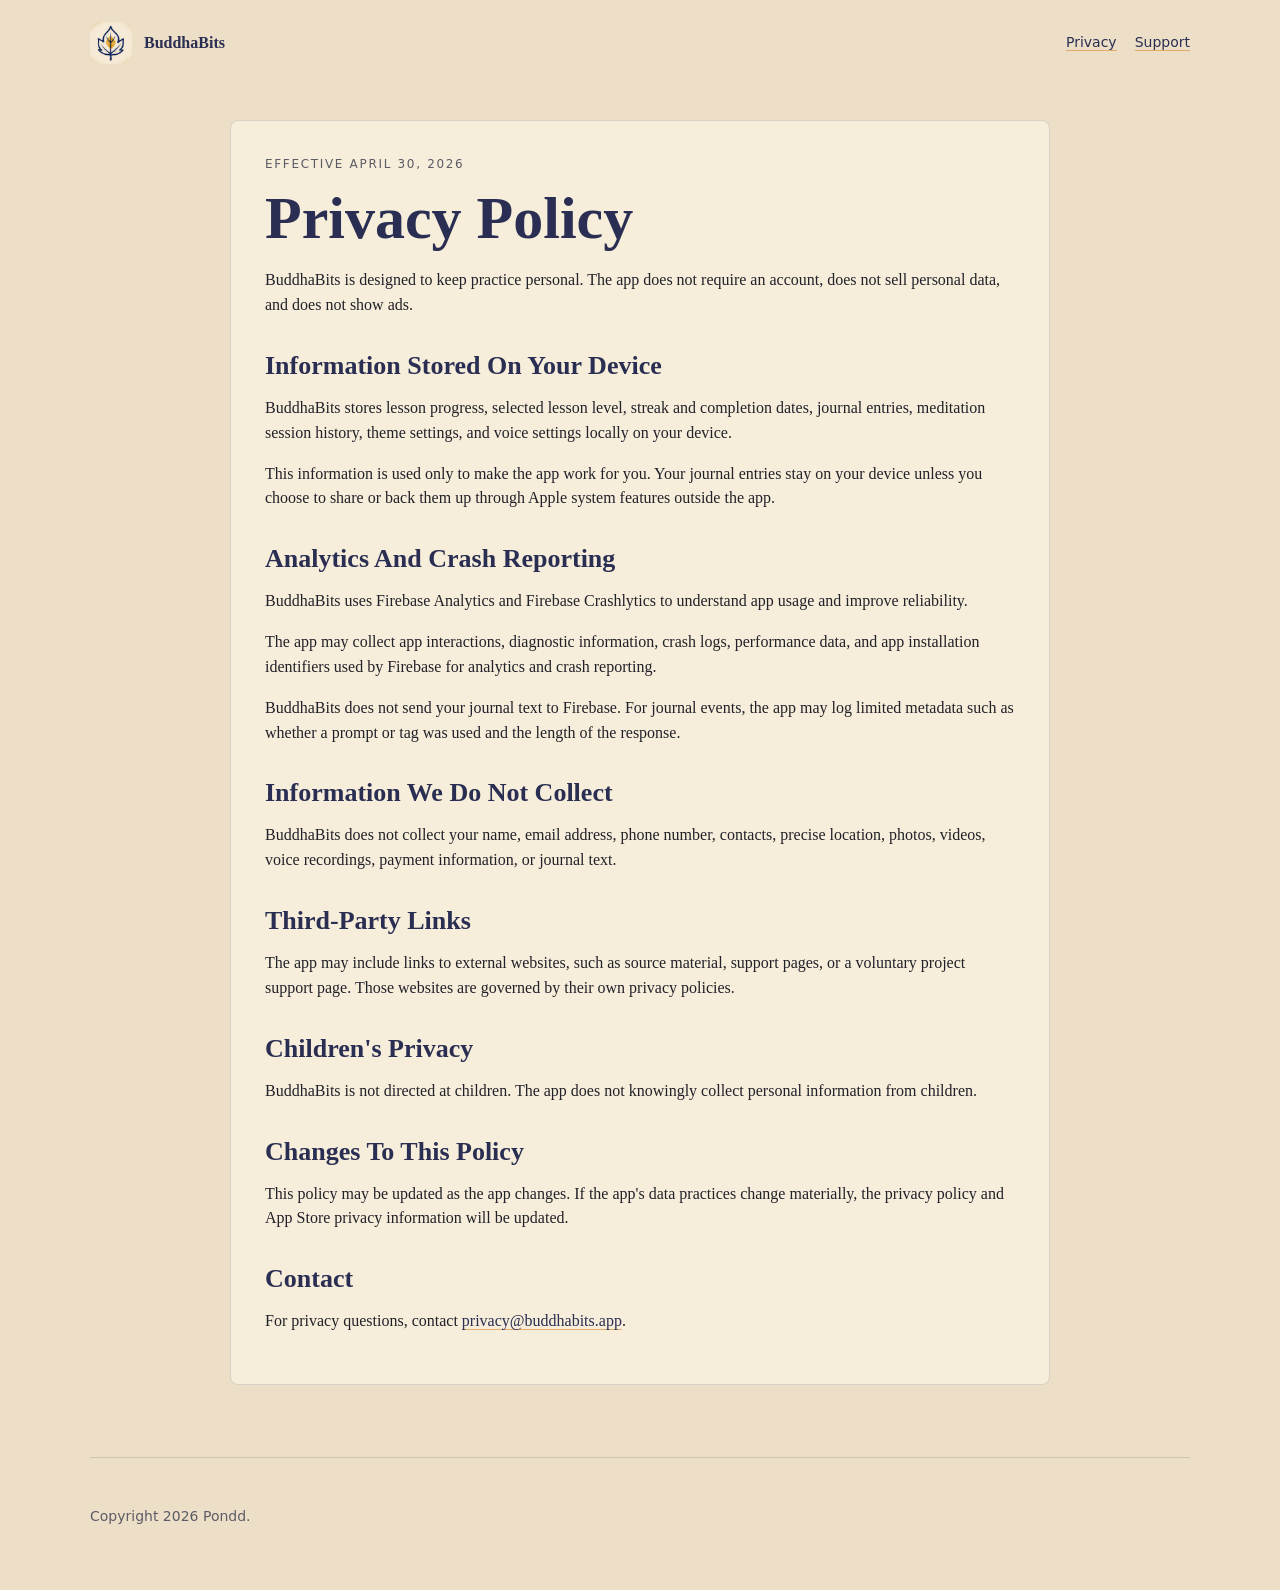
==== privacy.html @ 16206ea8 "init" ====
<!doctype html>
<html lang="en">
  <head>
    <meta charset="utf-8">
    <meta name="viewport" content="width=device-width, initial-scale=1">
    <title>Privacy Policy - BuddhaBits</title>
    <meta name="description" content="Privacy policy for BuddhaBits.">
    <link rel="stylesheet" href="styles.css">
  </head>
  <body>
    <header class="site-header">
      <a class="brand" href="index.html">
        <img src="assets/app-icon.png" alt="">
        <span>BuddhaBits</span>
      </a>
      <nav class="nav" aria-label="Main navigation">
        <a href="privacy.html">Privacy</a>
        <a href="support.html">Support</a>
      </nav>
    </header>

    <main class="legal-page">
      <p class="eyebrow">Effective April 30, 2026</p>
      <h1>Privacy Policy</h1>
      <p>BuddhaBits is designed to keep practice personal. The app does not require an account, does not sell personal data, and does not show ads.</p>

      <h2>Information Stored On Your Device</h2>
      <p>BuddhaBits stores lesson progress, selected lesson level, streak and completion dates, journal entries, meditation session history, theme settings, and voice settings locally on your device.</p>
      <p>This information is used only to make the app work for you. Your journal entries stay on your device unless you choose to share or back them up through Apple system features outside the app.</p>

      <h2>Analytics And Crash Reporting</h2>
      <p>BuddhaBits uses Firebase Analytics and Firebase Crashlytics to understand app usage and improve reliability.</p>
      <p>The app may collect app interactions, diagnostic information, crash logs, performance data, and app installation identifiers used by Firebase for analytics and crash reporting.</p>
      <p>BuddhaBits does not send your journal text to Firebase. For journal events, the app may log limited metadata such as whether a prompt or tag was used and the length of the response.</p>

      <h2>Information We Do Not Collect</h2>
      <p>BuddhaBits does not collect your name, email address, phone number, contacts, precise location, photos, videos, voice recordings, payment information, or journal text.</p>

      <h2>Third-Party Links</h2>
      <p>The app may include links to external websites, such as source material, support pages, or a voluntary project support page. Those websites are governed by their own privacy policies.</p>

      <h2>Children's Privacy</h2>
      <p>BuddhaBits is not directed at children. The app does not knowingly collect personal information from children.</p>

      <h2>Changes To This Policy</h2>
      <p>This policy may be updated as the app changes. If the app's data practices change materially, the privacy policy and App Store privacy information will be updated.</p>

      <h2>Contact</h2>
      <p>For privacy questions, contact <a href="mailto:privacy@buddhabits.app">privacy@buddhabits.app</a>.</p>
    </main>

    <footer class="footer">
      <p>Copyright 2026 Pondd.</p>
    </footer>
  </body>
</html>
---- styles.css ----
:root {
  color-scheme: light;
  --sand: #eddfc7;
  --cream: #faf2e3;
  --ink: #212129;
  --ink-soft: #5c5c66;
  --indigo: #292e52;
  --saffron: #dc8c33;
  --line: rgba(41, 46, 82, 0.14);
}

* { box-sizing: border-box; }

html, body {
  margin: 0;
  background: var(--sand);
  color: var(--ink);
  font-family: ui-serif, Georgia, Cambria, "Times New Roman", serif;
  line-height: 1.55;
}

a {
  color: var(--indigo);
  text-decoration-color: rgba(220, 140, 51, 0.65);
  text-underline-offset: 0.18em;
}

.site-header, .hero, .section, .footer {
  width: min(1100px, calc(100% - 40px));
  margin: 0 auto;
}

.site-header {
  display: flex;
  align-items: center;
  justify-content: space-between;
  gap: 24px;
  padding: 22px 0;
}

.brand {
  display: flex;
  align-items: center;
  gap: 12px;
  font-weight: 700;
  color: var(--indigo);
  text-decoration: none;
}

.brand img {
  width: 42px;
  height: 42px;
  border-radius: 10px;
}

.nav {
  display: flex;
  gap: 18px;
  font-family: ui-sans-serif, system-ui, -apple-system, BlinkMacSystemFont, "Segoe UI", sans-serif;
  font-size: 14px;
}

.hero {
  margin-top: 28px;
  display: grid;
  grid-template-columns: minmax(0, 1.02fr) minmax(280px, 0.98fr);
  gap: 44px;
  align-items: center;
  padding-bottom: 54px;
}

.eyebrow {
  margin: 0 0 12px;
  font-family: ui-sans-serif, system-ui, -apple-system, BlinkMacSystemFont, "Segoe UI", sans-serif;
  font-size: 12px;
  letter-spacing: 0.14em;
  text-transform: uppercase;
  color: var(--ink-soft);
}

h1, h2, h3 {
  margin: 0;
  color: var(--indigo);
  line-height: 1.08;
}

h1 { font-size: clamp(48px, 8vw, 88px); }
h2 { font-size: clamp(30px, 4vw, 48px); margin-bottom: 16px; }
h3 { font-size: 23px; margin-bottom: 8px; }

.lede {
  max-width: 650px;
  margin: 24px 0 0;
  font-size: clamp(20px, 2.2vw, 27px);
}

.hero-actions {
  display: flex;
  flex-wrap: wrap;
  gap: 14px;
  margin-top: 30px;
}

.button {
  display: inline-flex;
  align-items: center;
  justify-content: center;
  min-height: 46px;
  padding: 0 20px;
  border-radius: 8px;
  background: var(--indigo);
  color: var(--cream);
  font-family: ui-sans-serif, system-ui, -apple-system, BlinkMacSystemFont, "Segoe UI", sans-serif;
  font-weight: 650;
  text-decoration: none;
}

.button.secondary {
  background: transparent;
  color: var(--indigo);
  border: 1px solid var(--line);
}

.hero-art {
  margin: 0;
  overflow: hidden;
  border-radius: 8px;
  background: var(--cream);
  border: 1px solid var(--line);
}

.hero-art img {
  display: block;
  width: 100%;
  height: auto;
}

.section {
  padding: 58px 0;
  border-top: 1px solid var(--line);
}

.grid {
  display: grid;
  grid-template-columns: repeat(3, minmax(0, 1fr));
  gap: 18px;
}

.feature {
  padding: 24px;
  background: rgba(250, 242, 227, 0.68);
  border: 1px solid var(--line);
  border-radius: 8px;
}

.feature p, .section p, li {
  color: var(--ink-soft);
}

.split {
  display: grid;
  grid-template-columns: 0.85fr 1.15fr;
  gap: 36px;
  align-items: start;
}

.source-list {
  margin: 0;
  padding-left: 20px;
}

.footer {
  padding: 34px 0 48px;
  border-top: 1px solid var(--line);
  color: var(--ink-soft);
  font-family: ui-sans-serif, system-ui, -apple-system, BlinkMacSystemFont, "Segoe UI", sans-serif;
  font-size: 14px;
}

.legal-page {
  width: min(820px, calc(100% - 40px));
  margin: 34px auto 72px;
  padding: 34px;
  background: rgba(250, 242, 227, 0.7);
  border: 1px solid var(--line);
  border-radius: 8px;
}

.legal-page h1 {
  font-size: clamp(36px, 6vw, 60px);
  margin-bottom: 18px;
}

.legal-page h2 {
  margin-top: 34px;
  font-size: 26px;
}

@media (max-width: 760px) {
  .site-header, .hero, .section, .footer, .legal-page {
    width: min(100% - 28px, 1100px);
  }

  .site-header {
    align-items: flex-start;
    flex-direction: column;
  }

  .hero, .split, .grid {
    grid-template-columns: 1fr;
  }

  .hero {
    gap: 28px;
  }

  .legal-page {
    padding: 24px;
  }
}
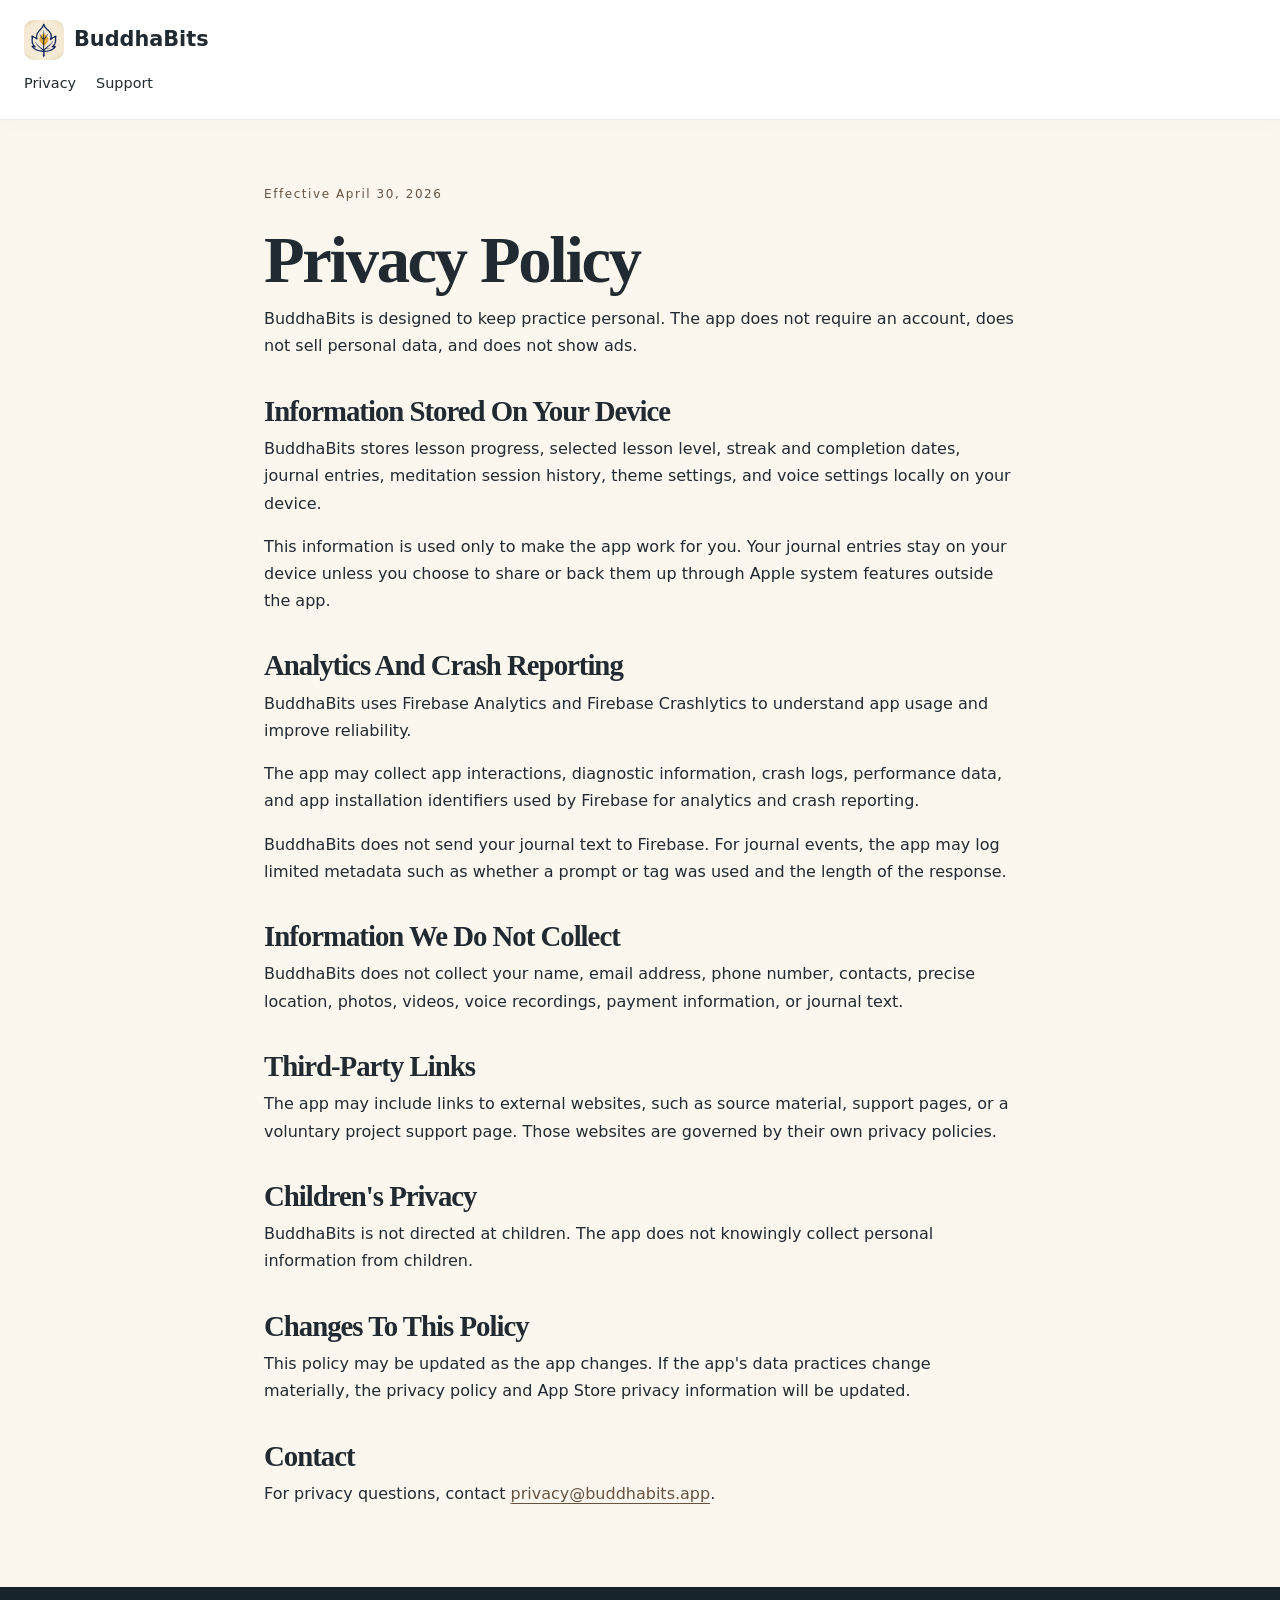
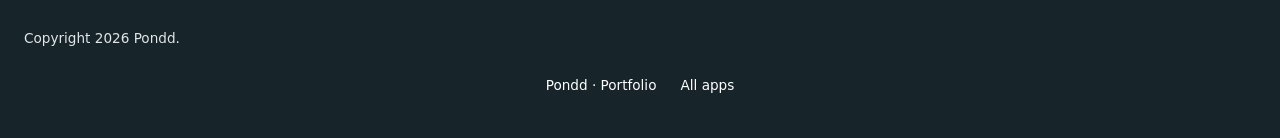
==== commit 7ade882f: "Refresh app website with Start Bootstrap New Age" ====
--- a/privacy.html
+++ b/privacy.html
@@ -1,57 +1,48 @@
-<!doctype html>
+<!DOCTYPE html>
+
 <html lang="en">
-  <head>
-    <meta charset="utf-8">
-    <meta name="viewport" content="width=device-width, initial-scale=1">
-    <title>Privacy Policy - BuddhaBits</title>
-    <meta name="description" content="Privacy policy for BuddhaBits.">
-    <link rel="stylesheet" href="styles.css">
-  </head>
-  <body>
-    <header class="site-header">
-      <a class="brand" href="index.html">
-        <img src="assets/app-icon.png" alt="">
-        <span>BuddhaBits</span>
-      </a>
-      <nav class="nav" aria-label="Main navigation">
-        <a href="privacy.html">Privacy</a>
-        <a href="support.html">Support</a>
-      </nav>
-    </header>
+<head><link href="assets/new-age/styles.css" rel="stylesheet"/>
+<meta charset="utf-8"/>
+<meta content="width=device-width, initial-scale=1" name="viewport"/>
+<title>Privacy Policy - BuddhaBits</title>
+<meta content="Privacy policy for BuddhaBits." name="description"/>
 
-    <main class="legal-page">
-      <p class="eyebrow">Effective April 30, 2026</p>
-      <h1>Privacy Policy</h1>
-      <p>BuddhaBits is designed to keep practice personal. The app does not require an account, does not sell personal data, and does not show ads.</p>
-
-      <h2>Information Stored On Your Device</h2>
-      <p>BuddhaBits stores lesson progress, selected lesson level, streak and completion dates, journal entries, meditation session history, theme settings, and voice settings locally on your device.</p>
-      <p>This information is used only to make the app work for you. Your journal entries stay on your device unless you choose to share or back them up through Apple system features outside the app.</p>
-
-      <h2>Analytics And Crash Reporting</h2>
-      <p>BuddhaBits uses Firebase Analytics and Firebase Crashlytics to understand app usage and improve reliability.</p>
-      <p>The app may collect app interactions, diagnostic information, crash logs, performance data, and app installation identifiers used by Firebase for analytics and crash reporting.</p>
-      <p>BuddhaBits does not send your journal text to Firebase. For journal events, the app may log limited metadata such as whether a prompt or tag was used and the length of the response.</p>
-
-      <h2>Information We Do Not Collect</h2>
-      <p>BuddhaBits does not collect your name, email address, phone number, contacts, precise location, photos, videos, voice recordings, payment information, or journal text.</p>
-
-      <h2>Third-Party Links</h2>
-      <p>The app may include links to external websites, such as source material, support pages, or a voluntary project support page. Those websites are governed by their own privacy policies.</p>
-
-      <h2>Children's Privacy</h2>
-      <p>BuddhaBits is not directed at children. The app does not knowingly collect personal information from children.</p>
-
-      <h2>Changes To This Policy</h2>
-      <p>This policy may be updated as the app changes. If the app's data practices change materially, the privacy policy and App Store privacy information will be updated.</p>
-
-      <h2>Contact</h2>
-      <p>For privacy questions, contact <a href="mailto:privacy@buddhabits.app">privacy@buddhabits.app</a>.</p>
-    </main>
-
-    <footer class="footer">
-      <p>Copyright 2026 Pondd.</p>
-    </footer>
-  </body>
+<link href="assets/new-age/app.css" rel="stylesheet"/></head>
+<body>
+<header class="site-header">
+<a class="brand" href="index.html">
+<img alt="" src="assets/app-icon.png"/>
+<span>BuddhaBits</span>
+</a>
+<nav aria-label="Main navigation" class="nav">
+<a href="privacy.html">Privacy</a>
+<a href="support.html">Support</a>
+</nav>
+</header>
+<main class="legal-page">
+<p class="eyebrow">Effective April 30, 2026</p>
+<h1>Privacy Policy</h1>
+<p>BuddhaBits is designed to keep practice personal. The app does not require an account, does not sell personal data, and does not show ads.</p>
+<h2>Information Stored On Your Device</h2>
+<p>BuddhaBits stores lesson progress, selected lesson level, streak and completion dates, journal entries, meditation session history, theme settings, and voice settings locally on your device.</p>
+<p>This information is used only to make the app work for you. Your journal entries stay on your device unless you choose to share or back them up through Apple system features outside the app.</p>
+<h2>Analytics And Crash Reporting</h2>
+<p>BuddhaBits uses Firebase Analytics and Firebase Crashlytics to understand app usage and improve reliability.</p>
+<p>The app may collect app interactions, diagnostic information, crash logs, performance data, and app installation identifiers used by Firebase for analytics and crash reporting.</p>
+<p>BuddhaBits does not send your journal text to Firebase. For journal events, the app may log limited metadata such as whether a prompt or tag was used and the length of the response.</p>
+<h2>Information We Do Not Collect</h2>
+<p>BuddhaBits does not collect your name, email address, phone number, contacts, precise location, photos, videos, voice recordings, payment information, or journal text.</p>
+<h2>Third-Party Links</h2>
+<p>The app may include links to external websites, such as source material, support pages, or a voluntary project support page. Those websites are governed by their own privacy policies.</p>
+<h2>Children's Privacy</h2>
+<p>BuddhaBits is not directed at children. The app does not knowingly collect personal information from children.</p>
+<h2>Changes To This Policy</h2>
+<p>This policy may be updated as the app changes. If the app's data practices change materially, the privacy policy and App Store privacy information will be updated.</p>
+<h2>Contact</h2>
+<p>For privacy questions, contact <a href="mailto:privacy@buddhabits.app">privacy@buddhabits.app</a>.</p>
+</main>
+<footer class="footer">
+<p>Copyright 2026 Pondd.</p>
+<nav aria-label="Developer portfolio" class="portfolio-links"><a href="https://pond1982.github.io/Pondd-Page/">Pondd · Portfolio</a><a href="https://pond1982.github.io/Pondd-Page/apps.html">All apps</a></nav></footer>
+</body>
 </html>
-
--- a/assets/new-age/app.css
+++ b/assets/new-age/app.css
@@ -0,0 +1,13 @@
+/* App-specific adaptation of Start Bootstrap New Age (MIT). */
+:root{--bs-primary:#665342;--app-accent:#665342;--app-secondary:#ac785b;--app-paper:#fbf7ef;--app-ink:#202a30;--bs-body-font-family:system-ui,-apple-system,"Segoe UI",Tahoma,sans-serif}
+html{scroll-padding-top:2rem}body{background:var(--app-paper);color:var(--app-ink);font-family:var(--bs-body-font-family);line-height:1.7}img{max-width:100%;height:auto}a{color:var(--app-accent);text-underline-offset:4px}a:focus-visible,summary:focus-visible,button:focus-visible{outline:3px solid #ba5400;outline-offset:5px}h1,h2{font-family:Georgia,"Times New Roman",serif;letter-spacing:-.035em;line-height:1.13;color:var(--app-ink)}h1{font-size:clamp(2.8rem,5.2vw,5rem)}h2{font-size:clamp(2rem,3vw,3.1rem)}h3{color:var(--app-ink)}p{color:inherit}figure{margin:0}.wrap{width:100%;max-width:1140px;margin-inline:auto;padding-inline:24px}
+body>header,body>nav.nav,.site-header,header.site{position:relative;background:#fff;color:var(--app-ink);border-bottom:1px solid #202a3018;box-shadow:0 3px 18px #202a3006;padding:20px 24px;max-width:none;margin:0;z-index:5}.header-inner,header.site>.wrap{display:flex;flex-wrap:wrap;align-items:center;justify-content:space-between;gap:20px;min-height:0;padding:0}.brand{display:inline-flex;align-items:center;gap:10px;color:var(--app-ink);font-size:1.3rem;text-decoration:none;font-weight:750}.brand img{width:40px;height:40px;object-fit:contain;border-radius:10px}.nav,.nav-links,nav.site{display:flex;flex-wrap:wrap;gap:20px;align-items:center}.nav a,.nav-links a,nav.site a{color:var(--app-ink);font-size:.9rem;text-decoration:none;padding:3px 0}.nav a:hover,.nav a[aria-current=page]{color:var(--app-accent);text-decoration:underline}.language-switch{border-color:var(--app-accent)}.language-switch a{color:var(--app-accent)}.language-switch a[aria-current=page]{background:var(--app-accent);color:#fff}
+main{max-width:none;padding:0;margin:0}main>.wrap{max-width:1140px}.masthead,.scene{background:var(--app-paper);padding:5rem 0 3rem;min-height:0;overflow:visible;isolation:auto}.scene:before,.scene:after{display:none}.hero,.hero-grid{max-width:1140px;margin-inline:auto;display:flex;flex-wrap:wrap;align-items:center;gap:0;padding:0 24px}.hero-copy,.hero>div:first-child{width:50%;padding-right:38px}.hero-screen,.hero-art,.hero-media,.camp-figure{position:relative;width:50%;padding:28px;margin:0;max-width:none;isolation:isolate}.hero-screen:before,.hero-art:before,.hero-media:before,.camp-figure:before{content:"";position:absolute;z-index:-1;inset:6% 2%;border-radius:50%;background:linear-gradient(135deg,var(--app-accent),var(--app-secondary));opacity:.18}.hero-screen .app-screen{transform:none}.hero-screen img,.hero-art img,.camp-figure img{width:100%;height:auto;border-radius:24px;box-shadow:0 18px 50px #182c3520}.hero-media img{max-height:510px;width:auto;margin:auto;border-radius:30px;box-shadow:0 18px 50px #182c3520}.hero-art img{max-height:500px;object-fit:contain;box-shadow:none}.hero-copy .intro,.lead,.lede,.tagline{font-size:1.15rem;color:#4c5b61;max-width:600px;margin-top:22px}.eyebrow{color:var(--app-accent);font-size:.75rem;letter-spacing:.13em;margin-bottom:18px}.button,.btn,.paper .button{background:var(--app-accent);border:1px solid var(--app-accent);color:#fff;border-radius:50rem;display:inline-flex;padding:12px 24px;font-size:.94rem;text-decoration:none;align-items:center;justify-content:center;font-weight:650;box-shadow:none}.button:hover,.btn:hover{background:var(--app-ink);color:#fff}.button.secondary,.btn.ghost{background:transparent;color:var(--app-accent)}.text-link,.paper .text-link{color:var(--app-accent)}.actions,.hero-actions,.cta-row{display:flex;flex-wrap:wrap;gap:14px;align-items:center;margin-top:25px}.status,.pill,.free-badge{background:#fff;color:var(--app-accent);border:1px solid #202a3020;border-radius:30px;padding:6px 14px;font-size:.85rem;display:inline-block}.status:before{background:var(--app-accent)}figcaption,.app-screen figcaption{font-size:.8rem;color:#526167;margin-top:16px;text-align:center}.camp{position:static;width:100%;padding:30px 20px 0;margin-top:30px}.companions{display:flex;flex-wrap:wrap;justify-content:center;gap:8px}.companions img{max-width:75px;width:7%;height:80px;object-fit:contain;filter:none}.camp figcaption{color:#526167}.panorama{display:none!important}
+.paper,.section,.trail-section,.faq-section,.forest-section,main>.wrap>section:not(.hero){padding:4rem 24px;background:none;max-width:1140px;margin:auto}.paper{max-width:none;background:#fff}.paper:before{display:none}.paper>.wrap{padding:0;max-width:1092px}.forest-section .split p,.split p{color:#526167}.section-heading{margin-bottom:32px}.section-heading p{color:#526167}.feature-grid,.trail-grid,.grid,.features{display:grid;grid-template-columns:repeat(3,minmax(0,1fr));gap:24px}.feature-card,.trail-card,.feature,.panel,.card{background:#fff;border:1px solid #202a3014;box-shadow:none;padding:28px;border-radius:18px;color:var(--app-ink);position:relative}.card{margin-bottom:20px}.feature-card p,.trail-card p,.panel p{color:#526167}.feature-card .number,.trail-number,.step{color:var(--app-accent)}.split{display:grid;grid-template-columns:1fr 1fr;gap:40px;align-items:center}.card-fox{max-width:90px;position:static;float:right}.story-grid{display:grid;grid-template-columns:repeat(3,minmax(0,1fr));gap:24px}.story-card{background:var(--app-paper);color:var(--app-ink);padding:25px;border-radius:18px}.story-card .story-art{height:180px;object-fit:contain;margin:auto}.story-card h2{font:700 1.35rem system-ui;letter-spacing:0;margin:18px 0 10px}.story-card p{color:#526167}.access{color:var(--app-accent)}.page-heading{max-width:1140px;margin:auto;padding:3.5rem 24px}.page-heading p{color:#526167}.reading-width,.legal,.policy,.prose,.document{max-width:800px;margin:auto}.policy-section{padding:20px 0}.policy-section h2,.faq-group h3{font-size:1.6rem}.faq-layout{display:grid;grid-template-columns:minmax(0,2fr) minmax(220px,1fr);gap:32px}details{background:#fff;border:1px solid #202a3020;border-radius:12px;margin:12px 0;padding:18px}summary{cursor:pointer;font-weight:650;color:var(--app-ink)}details p,.answer{color:#526167}.duo-note,.draft-note,.notice,.contact-card,.callout{background:#fff;border:1px solid #202a3020;border-radius:14px;padding:24px;color:var(--app-ink)}.notice{max-width:1092px;margin:24px auto}.gateway-card{background:#fff;color:var(--app-ink);border:1px solid #202a3020;border-radius:18px;padding:24px;margin-top:24px}.gateway-card h2{font:700 1.2rem system-ui}.gateway-languages{display:flex;gap:20px;margin:20px 0}.gateway-languages a{color:var(--app-accent)}.gateway-intro-th{color:#526167}.screenshot-grid img{max-height:550px;width:auto;margin:auto}.screen-card{padding:20px;background:#fff;border-radius:18px}.screen-card .screen-copy{min-height:0}.screen-card h3{font-size:1.3rem}.screen-card a{display:block}.bg-gradient-primary-to-secondary{background:linear-gradient(120deg,var(--app-accent),var(--app-secondary))!important}.download-strip{text-align:center;color:#fff;padding:55px 24px}.download-strip h2,.download-strip p{color:#fff}.download-strip .btn{background:#fff;color:var(--app-accent);border-color:#fff}.portfolio-links{display:flex;justify-content:center;flex-wrap:wrap;gap:24px;margin-top:24px}.site-footer,.footer,footer.site{background:#17252b;color:#dfe6e8;padding:40px 24px;max-width:none;margin:0;font-size:.85rem;display:block}.site-footer a,.footer a,footer.site a{color:#fff}.site-footer .brand{color:#fff}.footer-top{display:flex;justify-content:space-between;gap:24px}.footer-links{display:flex;flex-wrap:wrap;gap:20px}.credits,.preview-label{color:#b8c9d0;margin-top:24px}.skip,.skip-link{position:absolute;left:16px;top:-100px;z-index:100;padding:12px;background:#fff;color:#17252b}.skip:focus,.skip-link:focus{top:10px}.note,.fine-print,.development{color:#526167}.section.english-summary{max-width:1140px}.hero-art .app-icon-display{width:320px;margin:auto;border-radius:25%}
+@media(max-width:800px){.hero-copy,.hero>div:first-child,.hero-screen,.hero-art,.hero-media,.camp-figure{width:100%;padding:0}.hero-screen,.hero-art,.hero-media,.camp-figure{padding:32px 12px;margin-top:25px}.hero-screen{max-width:650px;margin-inline:auto}.masthead,.scene{padding:3rem 0}.hero,.hero-grid{padding:0 20px}.hero-copy h1,.hero-copy h1:lang(th),.gateway-scene .hero-copy h1{font-size:clamp(2.6rem,9vw,4rem)}.feature-grid,.trail-grid,.grid,.features,.story-grid{grid-template-columns:repeat(2,minmax(0,1fr))}.split,.faq-layout{grid-template-columns:1fr}.hero-media img{max-height:450px}.header-inner{gap:15px}.nav{margin:0;font-size:.85rem}.site-header{padding:18px 20px}.companions img{width:12%;height:65px}.footer-top{flex-direction:column}.paper,.section,.trail-section,.faq-section,.forest-section{padding:3rem 20px}.gateway-scene{padding-bottom:3rem}.hero-screen .app-screen{transform:none}}
+@media(max-width:480px){.feature-grid,.trail-grid,.grid,.features,.story-grid{grid-template-columns:1fr}.nav,.nav-links,nav.site{gap:13px}.nav a,.nav-links a{font-size:.8rem}.story-card .story-art{height:180px}.hero-copy h1:lang(th){font-size:2.5rem}.camp{padding:20px 10px}.page-heading h1{font-size:2.6rem}.footer-links{gap:16px}.hero-media img{max-height:420px}.section,.paper{padding-inline:20px}}
+@media(prefers-reduced-motion:reduce){html{scroll-behavior:auto}*,*:before,*:after{animation:none!important;transition:none!important}}
+
+/* Document and supporting layouts, with no legacy theme dependency. */
+:root{--accent:var(--app-accent)}.hero.masthead{padding-top:5rem;padding-bottom:4rem;text-align:left}.brand small{display:block;font-size:.7rem;font-weight:500}.nav{margin-left:auto}.language-switch{display:flex;gap:12px;align-items:center}.language-switch a{padding:5px 12px;border-radius:30px;text-decoration:none}.hero h1{font-size:clamp(2.8rem,5.2vw,5rem)}.intro{color:#526167;font-size:1.1rem}.feature-grid h2{font-size:1.45rem}.legal-page,.section.legal,.privacy-main{max-width:1000px;margin:0 auto;padding:4rem 24px}.legal-page{max-width:800px}.legal-page h2,.legal h2{font-size:1.8rem;margin-top:35px}.policy-heading{margin-bottom:45px}.policy-layout{display:grid;grid-template-columns:220px minmax(0,1fr);gap:40px}.policy-index{display:flex;flex-direction:column;gap:16px}.policy-body section{padding:0 0 26px}.policy-body h2{font-size:1.8rem}.policy-callout{background:#fff;border-radius:18px;padding:24px;margin-bottom:30px}.faq-group{margin-bottom:30px}.faq-group h3{font-size:1.35rem}.faq-sidebar,.support-card{background:#fff;border:1px solid #202a3020;border-radius:18px;padding:25px;align-self:start}.trail-section h2,.faq-section h2{margin-bottom:25px}.mini-signal{color:var(--app-accent)}.card-top{display:flex;gap:12px;align-items:center;margin-bottom:20px}.card-top .eyebrow{margin:0}.trail-card h3{font-size:1.5rem}.story-card .access{display:inline-block;margin-top:20px}.story-card h2{min-height:0}.app-screen a{display:block}.duo-note h2{font-size:1.8rem}.gateway-languages a{padding:8px 15px;border:1px solid;border-radius:25px}.gateway-languages .is-preferred{background:var(--app-accent);color:#fff}.footer-links{align-items:center}.site-footer .wrap{padding:0}.hero-media a{display:block}.meta,.draft-badge{font-size:.85rem;color:#526167}body>nav.nav{justify-content:space-between}main>.wrap:not(:has(.hero)){max-width:850px;padding-top:4rem;padding-bottom:4rem}main>.wrap>h2{font-size:1.8rem;margin-top:35px}.features .card{margin:0}.screen-card figcaption{padding-top:15px}section.english-summary{padding-top:2rem}.fine-print{font-size:.85rem}.note{font-size:.9rem}.contact-note{margin-top:16px}.footer span{display:block;margin-bottom:10px}.download-strip h2{font-size:clamp(2rem,3vw,3rem);margin-bottom:20px}
+@media(max-width:800px){.hero.masthead{padding-top:3rem;padding-bottom:3rem}.policy-layout{grid-template-columns:1fr}.policy-index{flex-direction:row;flex-wrap:wrap;font-size:.85rem}.nav{margin-left:0}.site-header{flex-wrap:wrap}.hero h1{font-size:clamp(2.6rem,9vw,4rem)}.header-inner{justify-content:flex-start}.language-switch{margin-left:auto}.header-inner>.nav{order:3;width:100%}.hero-art img{max-height:420px}.legal-page,.section.legal,.privacy-main{padding-top:3rem}}
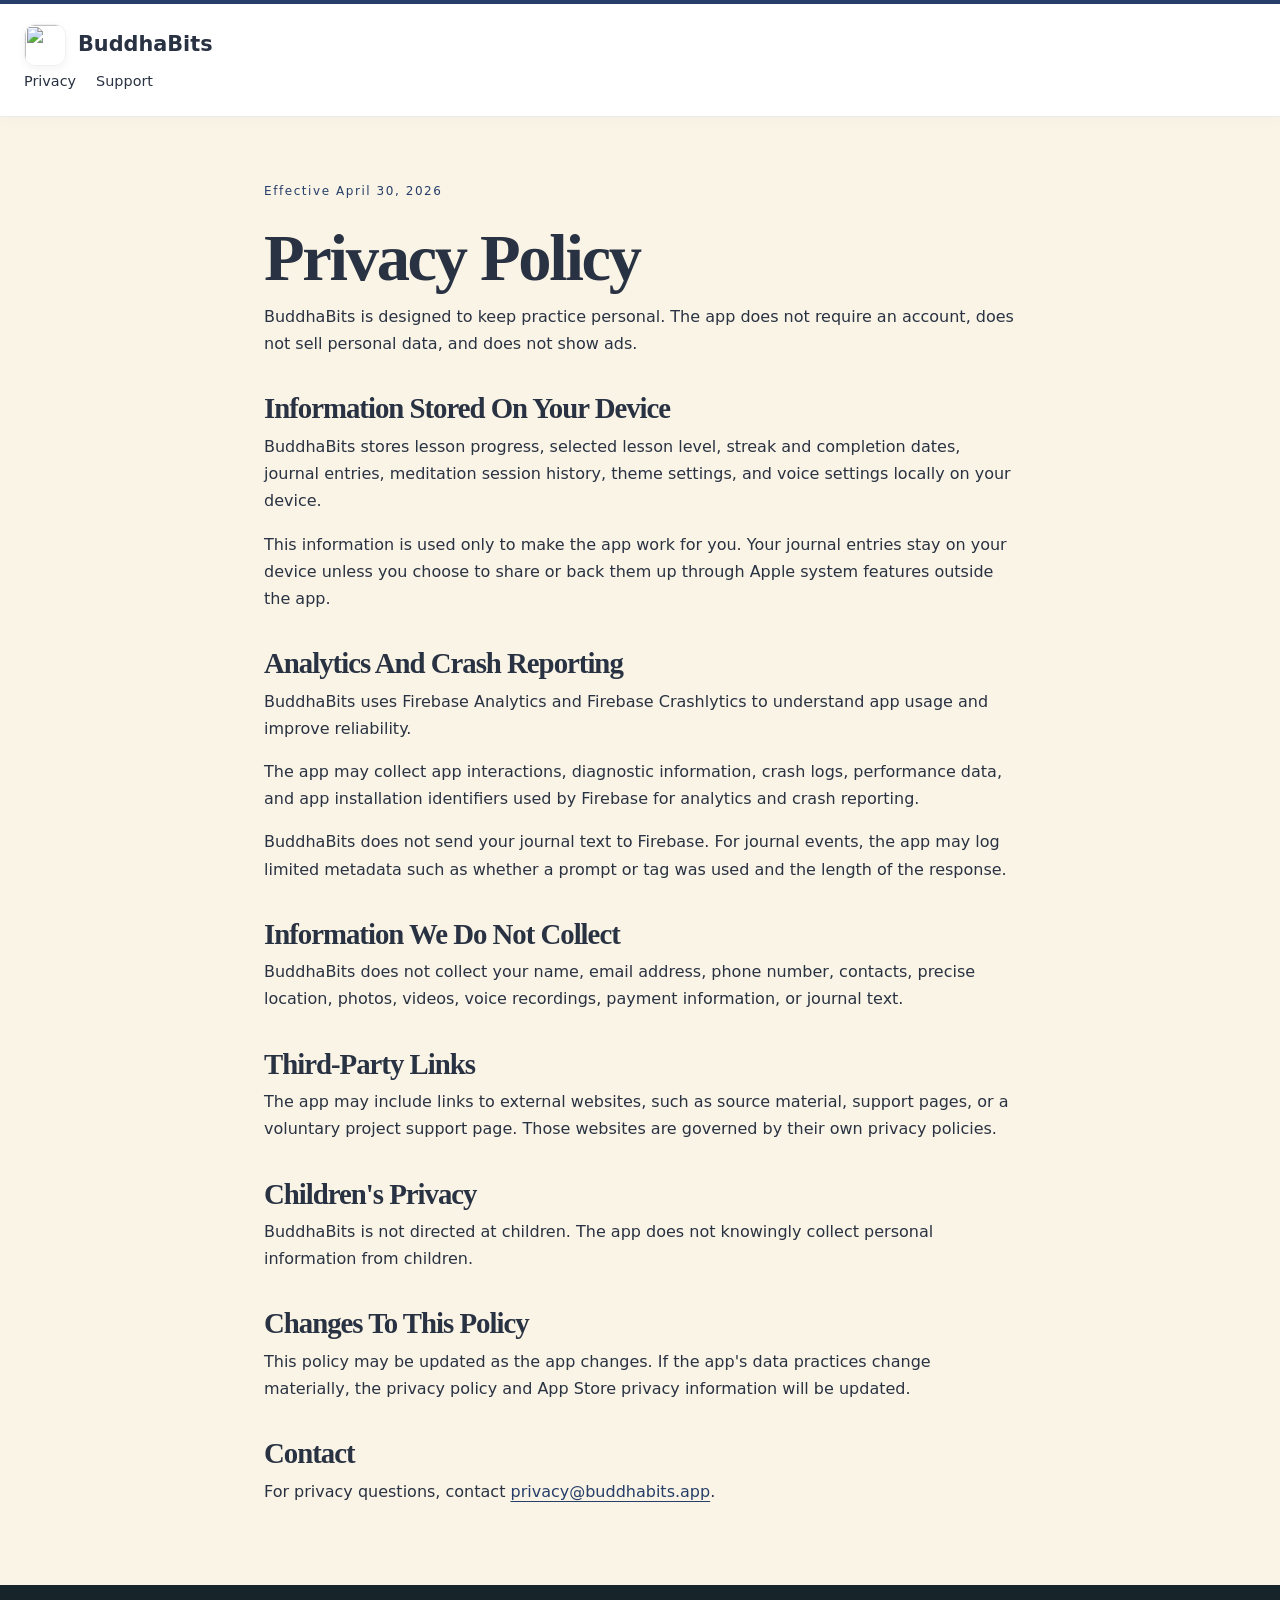
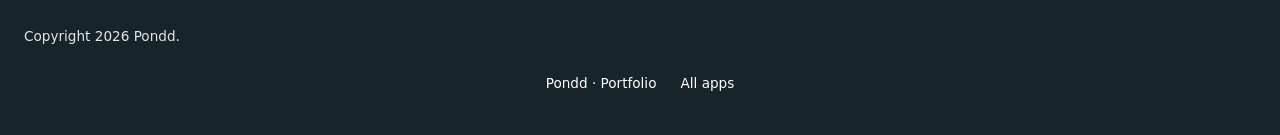
==== commit 16704f22: "Give each app its own palette, real icon, and shared app showcase" ====
--- a/privacy.html
+++ b/privacy.html
@@ -7,11 +7,13 @@
 <title>Privacy Policy - BuddhaBits</title>
 <meta content="Privacy policy for BuddhaBits." name="description"/>
 
-<link href="assets/new-age/app.css" rel="stylesheet"/></head>
-<body>
+<link href="assets/new-age/app.css" rel="stylesheet"/><link rel="stylesheet" href="app-family/brand.css?v=20261112">
+<link rel="icon" href="https://pond1982.github.io/Pondd-Page/assets/app-icons/6764710521.webp" type="image/webp">
+</head>
+<body data-app-theme="lotus-ink">
 <header class="site-header">
-<a class="brand" href="index.html">
-<img alt="" src="assets/app-icon.png"/>
+<a class="brand" href="index.html"><img class="app-brand-icon" src="https://pond1982.github.io/Pondd-Page/assets/app-icons/6764710521.webp" width="42" height="42" alt="" decoding="async">
+
 <span>BuddhaBits</span>
 </a>
 <nav aria-label="Main navigation" class="nav">
@@ -43,6 +45,6 @@
 </main>
 <footer class="footer">
 <p>Copyright 2026 Pondd.</p>
-<nav aria-label="Developer portfolio" class="portfolio-links"><a href="https://pond1982.github.io/Pondd-Page/">Pondd · Portfolio</a><a href="https://pond1982.github.io/Pondd-Page/apps.html">All apps</a></nav></footer>
+<nav aria-label="Developer portfolio" class="portfolio-links"><a href="https://pond1982.github.io/Pondd-Page/">Pondd · Portfolio</a><a href="https://pond1982.github.io/Pondd-Page/index.html#apps">All apps</a></nav></footer>
 </body>
 </html>
--- a/app-family/brand.css
+++ b/app-family/brand.css
@@ -0,0 +1,43 @@
+:root{--brand-accent:#263e69;--brand-secondary:#816121;--brand-tint:#faf4e6;--brand-soft:#ecddbb;--brand-highlight:#d3aa55;--brand-ink:#293242;--accent:#263e69;--second:#816121;--tint:#faf4e6;--ink:#293242;--brand:#263e69;--accent-end:#816121;--paper:#faf4e6;--app-accent:#263e69;--app-secondary:#816121;--app-paper:#faf4e6;--app-ink:#293242;--bs-primary:#263e69}
+
+/* App identity and shared portfolio. Static, responsive, and readable without JavaScript. */
+body{color:var(--brand-ink)}
+body .masthead{background:linear-gradient(125deg,var(--brand-tint) 4%,var(--brand-soft) 100%)}
+body .detail-section{background:var(--brand-tint)}
+body .bg-gradient-primary-to-secondary{background:linear-gradient(115deg,var(--brand-accent),var(--brand-secondary))!important}
+body .art-orb,body .masthead-device-mockup:before,body .hero-screen:before,body .hero-art:before,body .hero-media:before,body .camp-figure:before,body .app-art:before{background:linear-gradient(130deg,var(--brand-highlight),var(--brand-accent))}
+body #mainNav,body nav.navbar,body .site-header,body>nav.nav,body header.site{border-top:4px solid var(--brand-accent)}
+body .navbar-brand,body a.brand{display:inline-flex;align-items:center;gap:12px;max-width:100%;line-height:1.25;vertical-align:middle}
+body .navbar-brand img.app-brand-icon,body .brand img.app-brand-icon{display:block;flex:0 0 42px;width:42px;height:42px;margin:0;border-radius:11px;object-fit:cover;border:1px solid #0000000f;box-shadow:0 3px 10px #0000000c}
+body .app-identity{display:flex;align-items:center;gap:16px;margin:0 0 24px;text-align:left;color:var(--brand-ink)}
+body .app-identity img{width:72px;height:72px;flex:0 0 72px;object-fit:cover;border-radius:19px;border:1px solid #00000010;box-shadow:0 6px 20px #00000012}
+body .app-identity span{min-width:0}body .app-identity small{display:block;text-transform:uppercase;letter-spacing:.12em;font:700 .65rem/1.6 system-ui,sans-serif;color:var(--brand-accent)}
+body .app-identity strong{display:block;font:700 1.05rem/1.4 system-ui,sans-serif;max-width:28rem}
+body .pondd-about{background:var(--brand-tint);color:var(--brand-ink)}
+body .pondd-character-stage{border-color:var(--brand-secondary);background:radial-gradient(ellipse at 50% 88%,var(--brand-secondary) 0,var(--brand-ink) 48%,#15161d 85%)}
+body .pondd-character-stage:focus-visible,body .pondd-character-pause:focus-visible{outline-color:var(--brand-accent)}
+body .app-family{background:linear-gradient(165deg,var(--brand-tint),#fff 80%);padding:80px 24px;max-width:none;margin:0;color:var(--brand-ink);border-top:1px solid var(--brand-soft);text-align:left}
+body .app-family-inner{max-width:1140px;margin:auto;padding:0;width:100%}
+body .app-family-heading{display:flex;align-items:flex-end;justify-content:space-between;gap:24px;margin-bottom:30px}
+body .app-family-kicker{font:750 .72rem/1.5 system-ui,sans-serif;color:var(--brand-accent);letter-spacing:.13em;text-transform:uppercase;margin:0 0 12px}
+body .app-family h2{font-size:clamp(2rem,3.5vw,3rem);line-height:1.13;letter-spacing:-.035em;color:var(--brand-ink);margin:0 0 14px}
+body .app-family-intro{max-width:570px;color:#4c5664;line-height:1.65;margin:0;font-size:1rem}
+body .app-family-directory{display:inline-flex;align-items:center;justify-content:center;flex:0 0 auto;padding:12px 18px;border:1px solid var(--brand-accent);border-radius:999px;color:var(--brand-accent);font-size:.86rem;font-weight:700;text-decoration:none;background:#fff;min-height:44px}
+body .app-family-directory:hover{background:var(--brand-accent);color:#fff}
+body .app-family-list{list-style:none;display:grid;grid-template-columns:repeat(3,minmax(0,1fr));gap:16px;padding:0;margin:0}
+body .app-family-item{margin:0;padding:20px;border:1px solid #1d2d431c;border-radius:18px;background:#fff;min-width:0;box-shadow:0 4px 18px #15243e04}
+body .app-family-item.is-current{border-color:var(--brand-accent);box-shadow:inset 0 3px 0 var(--brand-accent)}
+body .app-family-card-top{display:flex;align-items:center;gap:13px;margin:0 0 14px}
+body .app-family-card-top img{display:block;width:52px;height:52px;flex:0 0 52px;object-fit:cover;border-radius:13px;border:1px solid #0000000a;margin:0}
+body .app-family-card-top>div{min-width:0}
+body .app-family h3{color:var(--brand-ink);font:750 1rem/1.35 system-ui,sans-serif;letter-spacing:-.015em;margin:0 0 4px}
+body .app-family-meta{color:var(--brand-accent);font:600 .72rem/1.45 system-ui,sans-serif;margin:0}
+body .app-family-summary{color:#4c5664;font-size:.84rem;line-height:1.6;margin:0 0 15px}
+body .app-family-links{display:flex;flex-wrap:wrap;gap:4px 17px;margin:0}
+body .app-family-links a{display:inline-flex;align-items:center;min-height:36px;color:var(--brand-accent);font:700 .8rem/1.3 system-ui,sans-serif;text-decoration:underline;text-underline-offset:4px}
+body .app-family a:focus-visible{outline:3px solid var(--brand-accent);outline-offset:4px}
+body .app-family-note{color:#59616b;font-size:.78rem;line-height:1.5;margin:24px 0 0}
+@media(min-width:1250px){body .app-family-list{grid-template-columns:repeat(4,minmax(0,1fr))}}
+@media(max-width:800px){body .app-family{padding:56px 20px}body .app-family-heading{display:block}body .app-family-directory{margin-top:22px}body .app-family-list{grid-template-columns:repeat(2,minmax(0,1fr))}body .app-identity{gap:13px}body .app-identity img{width:60px;height:60px;flex-basis:60px;border-radius:16px}}
+@media(max-width:520px){body .app-family-list{grid-template-columns:1fr}body .app-family-item{padding:18px}body .app-family h2{font-size:2rem}body .app-identity strong{font-size:.95rem}body .navbar-brand img.app-brand-icon,body .brand img.app-brand-icon{flex-basis:36px;width:36px;height:36px;border-radius:9px}}
+@media(prefers-reduced-motion:reduce){body .app-family *{transition:none!important;animation:none!important}}
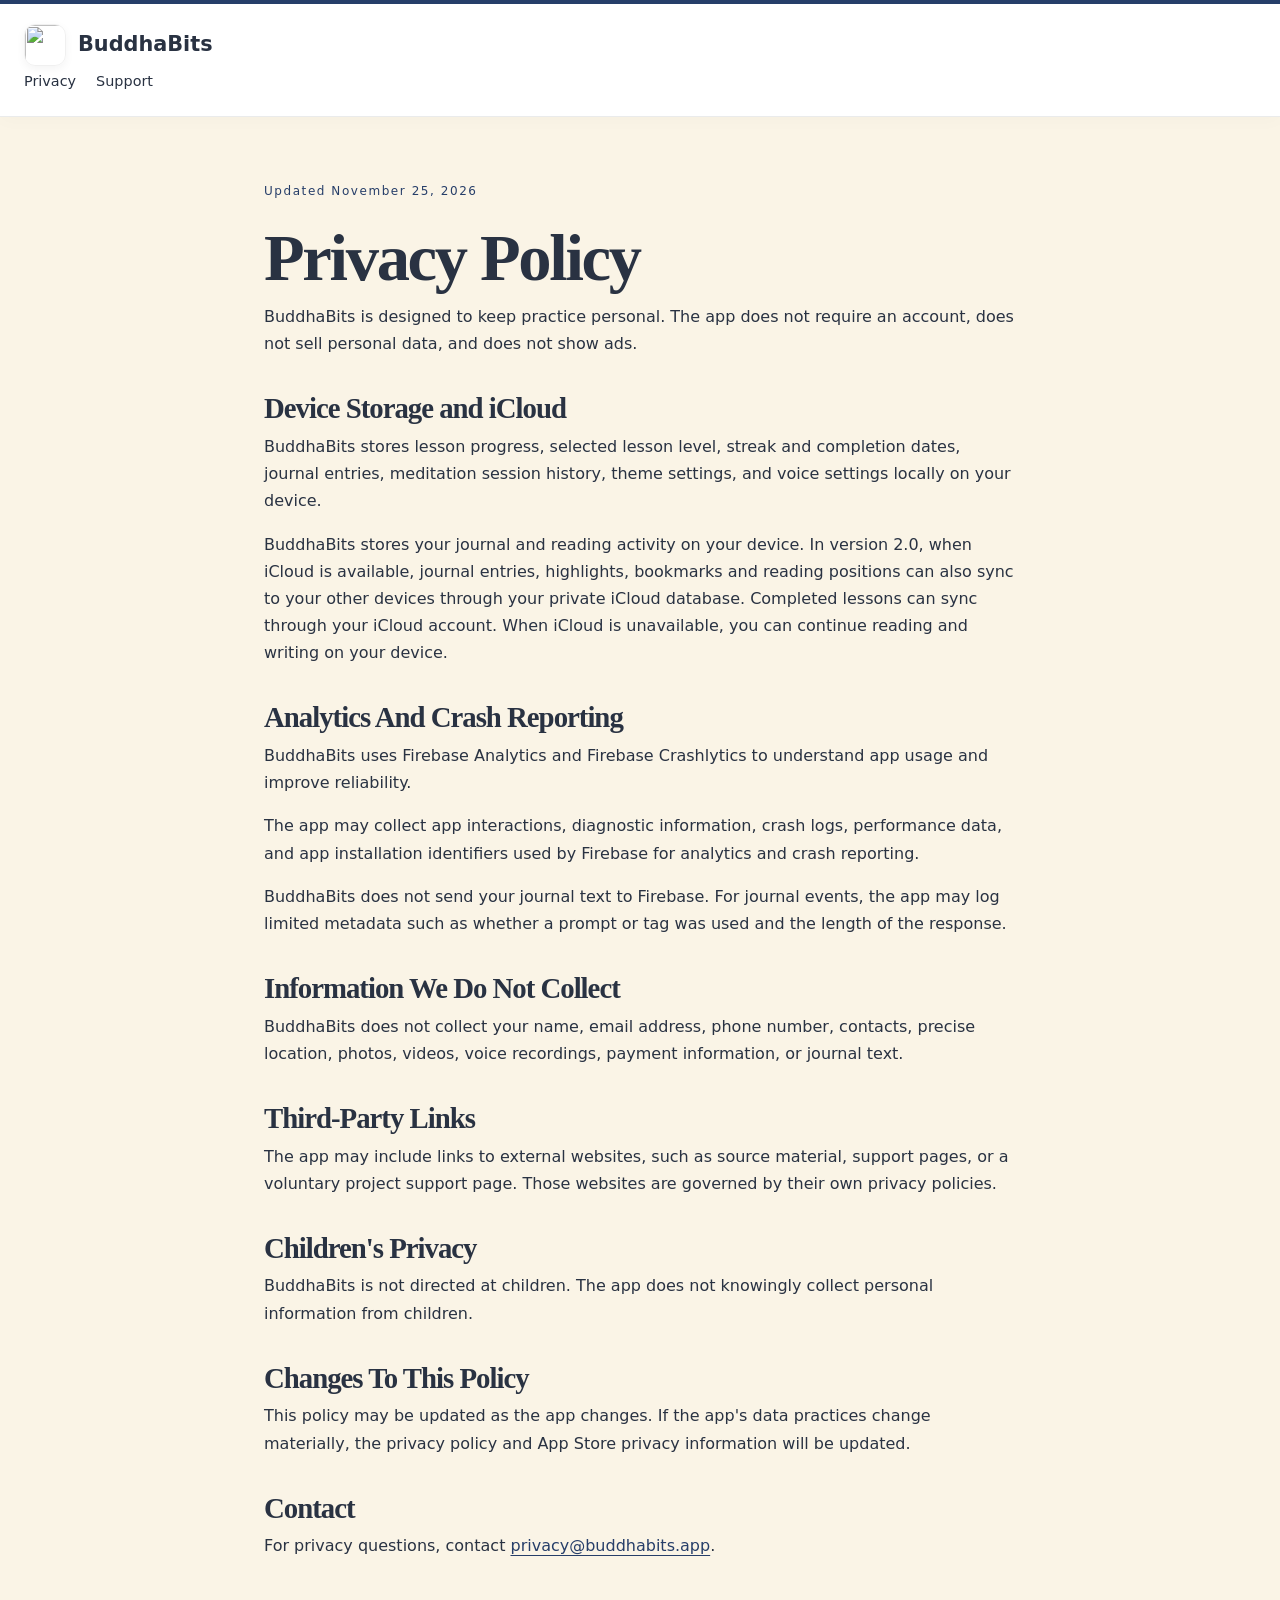
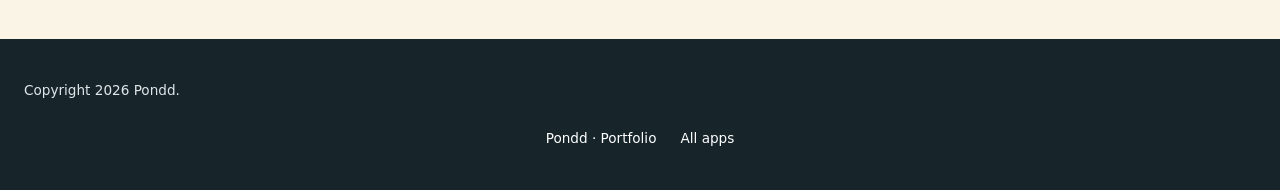
==== commit dc285b59: "Clarify private iCloud sync in the version 2.0 privacy policy" ====
--- a/privacy.html
+++ b/privacy.html
@@ -22,12 +22,12 @@
 </nav>
 </header>
 <main class="legal-page">
-<p class="eyebrow">Effective April 30, 2026</p>
+<p class="eyebrow">Updated November 25, 2026</p>
 <h1>Privacy Policy</h1>
 <p>BuddhaBits is designed to keep practice personal. The app does not require an account, does not sell personal data, and does not show ads.</p>
-<h2>Information Stored On Your Device</h2>
+<h2>Device Storage and iCloud</h2>
 <p>BuddhaBits stores lesson progress, selected lesson level, streak and completion dates, journal entries, meditation session history, theme settings, and voice settings locally on your device.</p>
-<p>This information is used only to make the app work for you. Your journal entries stay on your device unless you choose to share or back them up through Apple system features outside the app.</p>
+<p>BuddhaBits stores your journal and reading activity on your device. In version 2.0, when iCloud is available, journal entries, highlights, bookmarks and reading positions can also sync to your other devices through your private iCloud database. Completed lessons can sync through your iCloud account. When iCloud is unavailable, you can continue reading and writing on your device.</p>
 <h2>Analytics And Crash Reporting</h2>
 <p>BuddhaBits uses Firebase Analytics and Firebase Crashlytics to understand app usage and improve reliability.</p>
 <p>The app may collect app interactions, diagnostic information, crash logs, performance data, and app installation identifiers used by Firebase for analytics and crash reporting.</p>
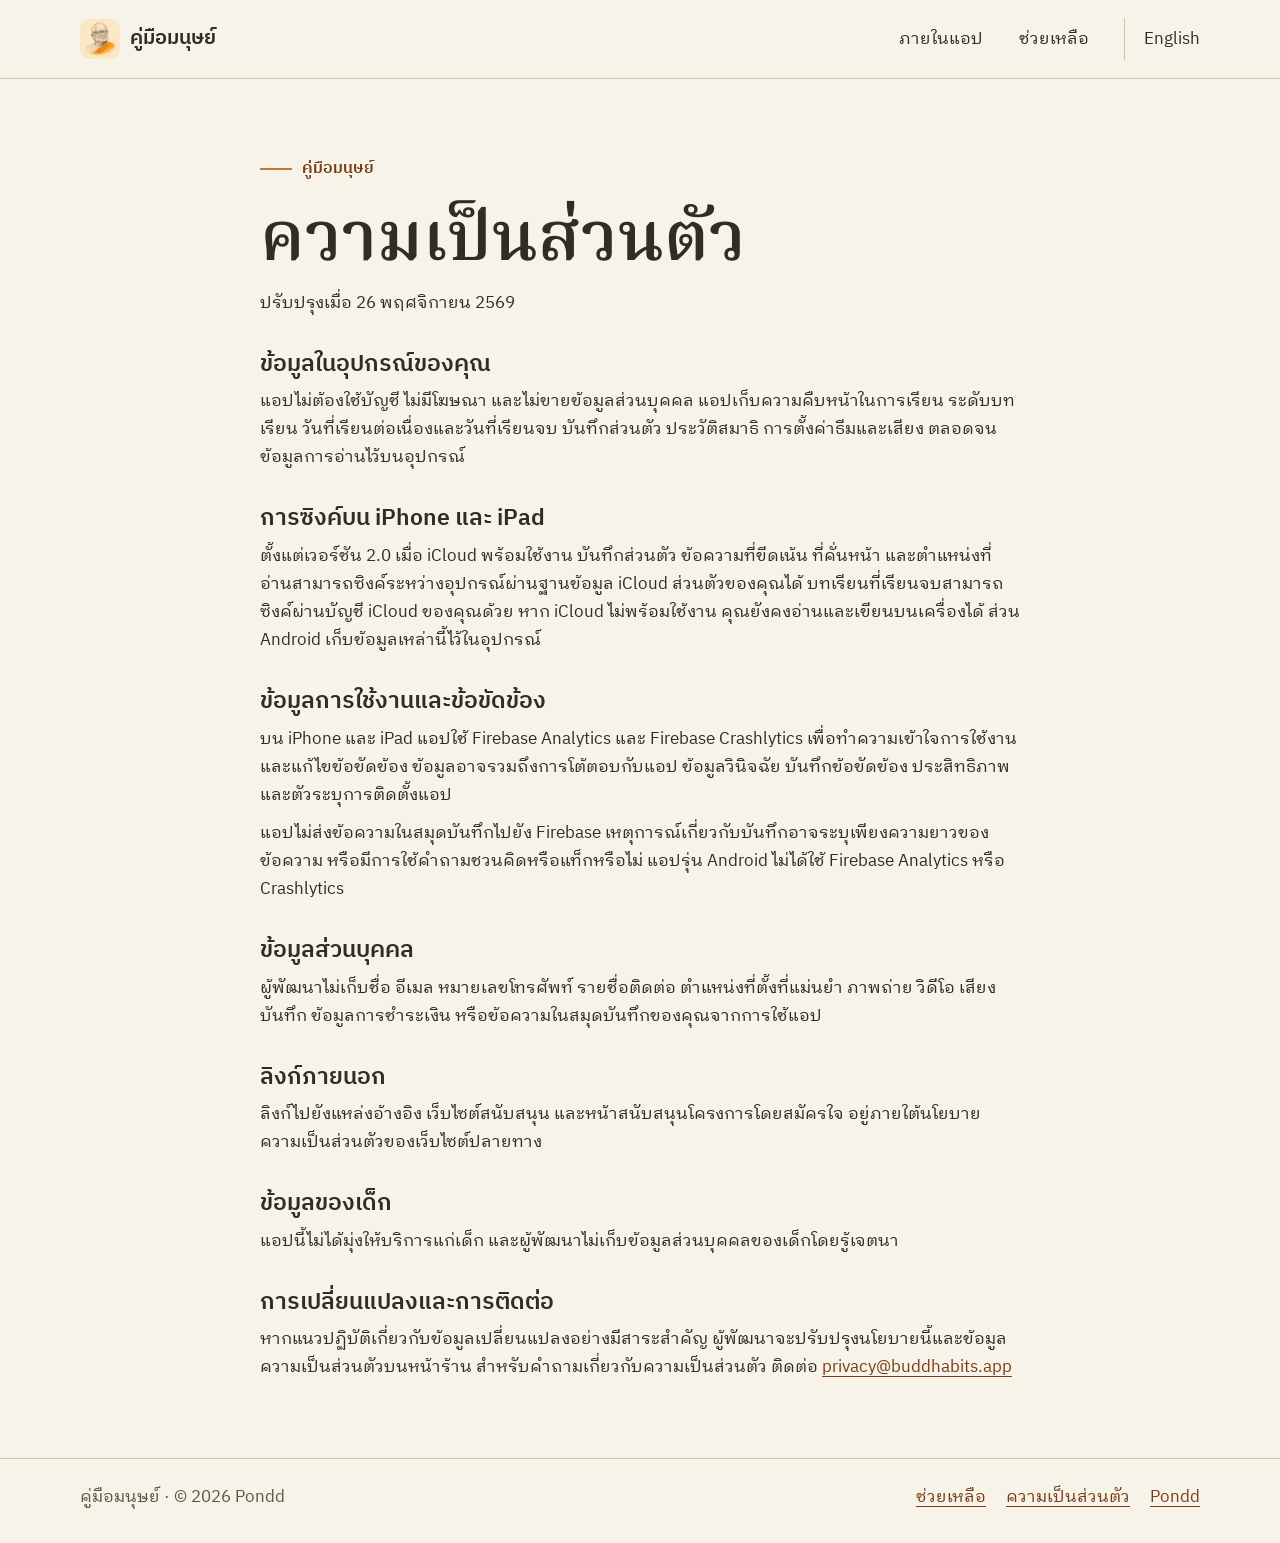
==== commit 4b50515c: "Rename the companion site to คู่มือมนุษย์ and publish bilingual app guides" ====
--- a/privacy.html
+++ b/privacy.html
@@ -1,50 +1,32 @@
-<!DOCTYPE html>
-
-<html lang="en">
-<head><link href="assets/new-age/styles.css" rel="stylesheet"/>
-<meta charset="utf-8"/>
-<meta content="width=device-width, initial-scale=1" name="viewport"/>
-<title>Privacy Policy - BuddhaBits</title>
-<meta content="Privacy policy for BuddhaBits." name="description"/>
-
-<link href="assets/new-age/app.css" rel="stylesheet"/><link rel="stylesheet" href="app-family/brand.css?v=20261112">
-<link rel="icon" href="https://pond1982.github.io/Pondd-Page/assets/app-icons/6764710521.webp" type="image/webp">
-</head>
-<body data-app-theme="lotus-ink">
-<header class="site-header">
-<a class="brand" href="index.html"><img class="app-brand-icon" src="https://pond1982.github.io/Pondd-Page/assets/app-icons/6764710521.webp" width="42" height="42" alt="" decoding="async">
-
-<span>BuddhaBits</span>
-</a>
-<nav aria-label="Main navigation" class="nav">
-<a href="privacy.html">Privacy</a>
-<a href="support.html">Support</a>
-</nav>
-</header>
-<main class="legal-page">
-<p class="eyebrow">Updated November 25, 2026</p>
-<h1>Privacy Policy</h1>
-<p>BuddhaBits is designed to keep practice personal. The app does not require an account, does not sell personal data, and does not show ads.</p>
-<h2>Device Storage and iCloud</h2>
-<p>BuddhaBits stores lesson progress, selected lesson level, streak and completion dates, journal entries, meditation session history, theme settings, and voice settings locally on your device.</p>
-<p>BuddhaBits stores your journal and reading activity on your device. In version 2.0, when iCloud is available, journal entries, highlights, bookmarks and reading positions can also sync to your other devices through your private iCloud database. Completed lessons can sync through your iCloud account. When iCloud is unavailable, you can continue reading and writing on your device.</p>
-<h2>Analytics And Crash Reporting</h2>
-<p>BuddhaBits uses Firebase Analytics and Firebase Crashlytics to understand app usage and improve reliability.</p>
-<p>The app may collect app interactions, diagnostic information, crash logs, performance data, and app installation identifiers used by Firebase for analytics and crash reporting.</p>
-<p>BuddhaBits does not send your journal text to Firebase. For journal events, the app may log limited metadata such as whether a prompt or tag was used and the length of the response.</p>
-<h2>Information We Do Not Collect</h2>
-<p>BuddhaBits does not collect your name, email address, phone number, contacts, precise location, photos, videos, voice recordings, payment information, or journal text.</p>
-<h2>Third-Party Links</h2>
-<p>The app may include links to external websites, such as source material, support pages, or a voluntary project support page. Those websites are governed by their own privacy policies.</p>
-<h2>Children's Privacy</h2>
-<p>BuddhaBits is not directed at children. The app does not knowingly collect personal information from children.</p>
-<h2>Changes To This Policy</h2>
-<p>This policy may be updated as the app changes. If the app's data practices change materially, the privacy policy and App Store privacy information will be updated.</p>
-<h2>Contact</h2>
-<p>For privacy questions, contact <a href="mailto:privacy@buddhabits.app">privacy@buddhabits.app</a>.</p>
-</main>
-<footer class="footer">
-<p>Copyright 2026 Pondd.</p>
-<nav aria-label="Developer portfolio" class="portfolio-links"><a href="https://pond1982.github.io/Pondd-Page/">Pondd · Portfolio</a><a href="https://pond1982.github.io/Pondd-Page/index.html#apps">All apps</a></nav></footer>
-</body>
-</html>
+<!doctype html>
+<html lang="th"><head>
+<meta charset="utf-8">
+<meta name="viewport" content="width=device-width,initial-scale=1">
+<meta name="theme-color" content="#293b2e">
+<title>ความเป็นส่วนตัว · คู่มือมนุษย์</title>
+<meta name="description" content="การเก็บบันทึกส่วนตัวบนอุปกรณ์ การซิงค์ผ่าน iCloud และข้อมูลการใช้งานในแอปคู่มือมนุษย์">
+<meta property="og:title" content="ความเป็นส่วนตัว · คู่มือมนุษย์">
+<meta property="og:description" content="การเก็บบันทึกส่วนตัวบนอุปกรณ์ การซิงค์ผ่าน iCloud และข้อมูลการใช้งานในแอปคู่มือมนุษย์">
+<meta property="og:site_name" content="คู่มือมนุษย์">
+<meta property="og:type" content="website">
+<meta property="og:locale" content="th_TH">
+<meta property="og:image" content="https://pond1982.github.io/BuddhaBits-web/assets/reader/share.jpg">
+<meta property="og:image:alt" content="ท่านพุทธทาสภิกขุที่สวนโมกข์">
+<meta property="og:url" content="https://pond1982.github.io/BuddhaBits-web/privacy.html">
+<link rel="icon" href="assets/reader/icon.png">
+<link rel="canonical" href="https://pond1982.github.io/BuddhaBits-web/privacy.html">
+<link rel="alternate" hreflang="th" href="https://pond1982.github.io/BuddhaBits-web/privacy.html">
+<link rel="alternate" hreflang="en" href="https://pond1982.github.io/BuddhaBits-web/privacy-en.html">
+<link rel="alternate" hreflang="x-default" href="https://pond1982.github.io/BuddhaBits-web/privacy.html">
+<link rel="stylesheet" href="styles.css?v=20261126">
+</head><body>
+<a class="skip" href="#main">ข้ามไปเนื้อหา</a>
+<header><div class="wrap bar">
+<a class="brand" href="index.html"><img src="assets/reader/icon.png" width="40" height="40" alt="">คู่มือมนุษย์</a>
+<nav aria-label="เมนูหลัก">
+<a class="explorelink" href="index.html#highlights">ภายในแอป</a>
+<a href="support.html">ช่วยเหลือ</a>
+<a class="lang" href="privacy-en.html" lang="en" hreflang="en">English</a>
+</nav></div></header>
+<main id="main" class="wrap doc"><p class="label">คู่มือมนุษย์</p><h1>ความเป็นส่วนตัว</h1><p>ปรับปรุงเมื่อ 26 พฤศจิกายน 2569</p><section><h2>ข้อมูลในอุปกรณ์ของคุณ</h2><p>แอปไม่ต้องใช้บัญชี ไม่มีโฆษณา และไม่ขายข้อมูลส่วนบุคคล แอปเก็บความคืบหน้าในการเรียน ระดับบทเรียน วันที่เรียนต่อเนื่องและวันที่เรียนจบ บันทึกส่วนตัว ประวัติสมาธิ การตั้งค่าธีมและเสียง ตลอดจนข้อมูลการอ่านไว้บนอุปกรณ์</p></section><section><h2>การซิงค์บน iPhone และ iPad</h2><p>ตั้งแต่เวอร์ชัน 2.0 เมื่อ iCloud พร้อมใช้งาน บันทึกส่วนตัว ข้อความที่ขีดเน้น ที่คั่นหน้า และตำแหน่งที่อ่านสามารถซิงค์ระหว่างอุปกรณ์ผ่านฐานข้อมูล iCloud ส่วนตัวของคุณได้ บทเรียนที่เรียนจบสามารถซิงค์ผ่านบัญชี iCloud ของคุณด้วย หาก iCloud ไม่พร้อมใช้งาน คุณยังคงอ่านและเขียนบนเครื่องได้ ส่วน Android เก็บข้อมูลเหล่านี้ไว้ในอุปกรณ์</p></section><section><h2>ข้อมูลการใช้งานและข้อขัดข้อง</h2><p>บน iPhone และ iPad แอปใช้ Firebase Analytics และ Firebase Crashlytics เพื่อทำความเข้าใจการใช้งานและแก้ไขข้อขัดข้อง ข้อมูลอาจรวมถึงการโต้ตอบกับแอป ข้อมูลวินิจฉัย บันทึกข้อขัดข้อง ประสิทธิภาพ และตัวระบุการติดตั้งแอป</p><p>แอปไม่ส่งข้อความในสมุดบันทึกไปยัง Firebase เหตุการณ์เกี่ยวกับบันทึกอาจระบุเพียงความยาวของข้อความ หรือมีการใช้คำถามชวนคิดหรือแท็กหรือไม่ แอปรุ่น Android ไม่ได้ใช้ Firebase Analytics หรือ Crashlytics</p></section><section><h2>ข้อมูลส่วนบุคคล</h2><p>ผู้พัฒนาไม่เก็บชื่อ อีเมล หมายเลขโทรศัพท์ รายชื่อติดต่อ ตำแหน่งที่ตั้งที่แม่นยำ ภาพถ่าย วิดีโอ เสียงบันทึก ข้อมูลการชำระเงิน หรือข้อความในสมุดบันทึกของคุณจากการใช้แอป</p></section><section><h2>ลิงก์ภายนอก</h2><p>ลิงก์ไปยังแหล่งอ้างอิง เว็บไซต์สนับสนุน และหน้าสนับสนุนโครงการโดยสมัครใจ อยู่ภายใต้นโยบายความเป็นส่วนตัวของเว็บไซต์ปลายทาง</p></section><section><h2>ข้อมูลของเด็ก</h2><p>แอปนี้ไม่ได้มุ่งให้บริการแก่เด็ก และผู้พัฒนาไม่เก็บข้อมูลส่วนบุคคลของเด็กโดยรู้เจตนา</p></section><section><h2>การเปลี่ยนแปลงและการติดต่อ</h2><p>หากแนวปฏิบัติเกี่ยวกับข้อมูลเปลี่ยนแปลงอย่างมีสาระสำคัญ ผู้พัฒนาจะปรับปรุงนโยบายนี้และข้อมูลความเป็นส่วนตัวบนหน้าร้าน สำหรับคำถามเกี่ยวกับความเป็นส่วนตัว ติดต่อ <a href="mailto:privacy@buddhabits.app" >privacy@buddhabits.app</a></p></section></main>
+<footer><div class="wrap"><span>คู่มือมนุษย์ · © 2026 Pondd</span><nav class="footlinks" aria-label="ลิงก์ท้ายหน้า"><a href="support.html" >ช่วยเหลือ</a> <a href="privacy.html" >ความเป็นส่วนตัว</a> <a href="https://pond1982.github.io/Pondd-Page/" >Pondd</a></nav></div></footer></body></html>
--- a/styles.css
+++ b/styles.css
@@ -0,0 +1,111 @@
+@font-face {
+  font-family: Plex Reading;
+  src: url("assets/reader/fonts/IBMPlexSansThaiLooped-Regular.ttf");
+  font-display: swap;
+}
+@font-face {
+  font-family: Plex;
+  src: url("assets/reader/fonts/IBMPlexSansThai-SemiBold.ttf");
+  font-weight: 600;
+  font-display: swap;
+}
+@font-face {
+  font-family: Noto Thai;
+  src: url("assets/reader/fonts/NotoSerifThai-Variable.ttf");
+  font-weight: 100 900;
+  font-display: swap;
+}
+:root {
+  color-scheme: light;
+  --paper: #f8f3e8;
+  --ink: #302d24;
+  --muted: #595744;
+  --rule: #cec4ac;
+  --forest: #293b2e;
+  --accent: #773d18;
+  --saffron: #e5ac62;
+}
+* { box-sizing: border-box }
+body { margin: 0; background: var(--paper); color: var(--ink); font: 17px/1.65 "Plex Reading",sans-serif }
+a { color: var(--accent); text-underline-offset: .22em }
+a:hover { text-decoration-thickness: 2px }
+:focus-visible { outline: 3px solid #b36520; outline-offset: 4px }
+h1,h2,h3,p,figure { margin: 0 }
+h1,h2 { font-family: "Noto Thai",Georgia,serif; font-weight: 580; line-height: 1.35; text-wrap: balance }
+h2 { font-size: clamp(2rem,4vw,3.4rem) }
+h3,summary,.btn,.brand,.label { font-family: Plex,sans-serif; font-weight: 600 }
+h3 { line-height: 1.5 }
+.wrap { width: min(1120px,90%); margin-inline: auto }
+.skip { position: absolute; transform: translateY(-130%); background: white; padding: .5rem 1rem; z-index: 4 }
+.skip:focus { transform: none }
+header { border-bottom: 1px solid var(--rule) }
+.bar,.brand,.bar nav,.actions,.footlinks { display: flex; align-items: center; flex-wrap: wrap }
+.bar { min-height: 78px; justify-content: space-between; gap: .6rem 1.4rem; padding-block: .65rem }
+.brand { color: var(--ink); font-size: 1.28rem; text-decoration: none; gap: .65rem }
+.brand img { width: 40px; height: 40px; border-radius: 10px }
+.bar nav { gap: .4rem clamp(.8rem,3vw,2.2rem) }
+.bar nav a { color: var(--ink); text-decoration: none; padding-block: .45rem }
+.bar nav a:hover { text-decoration: underline }
+.lang { border-left: 1px solid var(--rule); padding-left: 1.2rem }
+.hero { display: grid; grid-template-columns: 1.15fr .85fr; align-items: center; gap: clamp(2rem,6vw,6rem); padding-block: clamp(2rem,5vw,4.25rem) }
+.label { display: flex; align-items: center; gap: .6rem; color: var(--accent); margin-bottom: .85rem; font-size: 1rem }
+.label:before { content: ""; display: inline-block; width: 2rem; height: 2px; background: #c17a35 }
+.hero h1 { font-size: clamp(3.4rem,6.6vw,6.4rem); line-height: 1.25 }
+.lead { color: var(--muted); font-size: clamp(1.12rem,1.8vw,1.35rem); line-height: 1.65; max-width: 39rem; margin-top: 1.15rem }
+.actions { gap: .7rem; margin-top: 1.75rem }
+.btn { color: white; background: var(--forest); display: inline-block; padding: .68rem 1.05rem; border: 1px solid var(--forest); border-radius: 7px; text-decoration: none; line-height: 1.55 }
+.btn:hover { background: #41553e }
+.btn.secondary { color: var(--forest); background: transparent; border-color: #9d9e84 }
+.btn.secondary:hover { background: #ebe4d3 }
+.photo { position: relative; background: #e9e0cd; padding: 9px 9px 0; border: 1px solid #ccbea1; box-shadow: 0 7px 18px #48381e12; width: 100%; max-width: 455px; justify-self: end }
+.photo img { display: block; width: 100%; height: clamp(300px,33vw,420px); object-fit: cover; object-position: center 33% }
+.photo figcaption { padding: .45rem .15rem; font-size: .94rem; color: #494330; display: flex; justify-content: space-between; flex-wrap: wrap; gap: .2rem .5rem }
+.photo a { color: inherit }
+.features { padding-block: clamp(2.5rem,6vw,5rem); border-top: 1px solid var(--rule) }
+.featuregrid { display: grid; grid-template-columns: repeat(5,minmax(0,1fr)); gap: min(2vw,1.55rem); margin-top: 2rem }
+.featuregrid img { display: block; width: 100%; height: auto; border: 1px solid #aba18b; border-radius: 17px; background: #eee6d5 }
+.featuregrid h3 { margin: 1rem 0 .35rem; font-size: 1.18rem }
+.featuregrid p { color: var(--muted); font-size: 1rem }
+.releases { background: var(--forest); color: #fbf4e4; padding-block: clamp(2.8rem,6vw,5rem) }
+.releases .label { color: #f0c48a }
+.releasegrid { display: grid; grid-template-columns: 1fr 1fr; gap: 2.5rem; margin-top: 2rem }
+.releasegrid article { border-top: 1px solid #818971; padding-top: 1.05rem }
+.releasegrid h3 { font-size: 1.45rem }
+.releasegrid p { margin: .65rem 0 1rem; max-width: 34rem }
+.releasegrid a { color: #ffcf8a; margin-right: 1rem; display: inline-block; padding-block: .25rem }
+.doc { max-width: 760px; margin-inline: auto; padding-block: clamp(2.5rem,6vw,5rem) }
+.doc h1 { font-size: clamp(2.5rem,6vw,4.3rem) }
+.doc h2 { font-family: Plex,sans-serif; font-size: 1.45rem; margin: 2rem 0 .45rem }
+.doc p + p { margin-top: .65rem }
+.extras { padding-block: 2rem }
+details { border-bottom: 1px solid var(--rule); padding: .8rem 0 }
+summary { cursor: pointer; color: var(--forest) }
+details[open] summary { margin-bottom: 1rem }
+.elsewhere { display: flex; gap: .6rem 1.1rem; flex-wrap: wrap; margin-bottom: 1rem }
+video { display: block; width: min(100%,520px); max-height: 420px; margin-top: 1rem }
+#about .pondd-about-inner { width: 100%; max-width: 100%; margin: 0 }
+#about .pondd-character-stage { background: var(--forest); border-color: var(--rule) }
+footer { border-top: 1px solid var(--rule); padding: 1.5rem 0 2rem; color: var(--muted) }
+footer .wrap { display: flex; justify-content: space-between; gap: 1rem; align-items: baseline; flex-wrap: wrap }
+.footlinks { gap: .6rem 1.25rem }
+@media (max-width: 850px) {
+  .featuregrid { grid-template-columns: repeat(3,minmax(0,1fr)); gap: 2rem 1rem }
+}
+@media (max-width: 680px) {
+  .wrap { width: min(92%,520px) }
+  .bar { gap: .25rem .8rem; min-height: 60px }
+  .brand { font-size: 1.05rem }
+  .brand img { width: 32px; height: 32px }
+  .bar nav { gap: .8rem; font-size: 1rem }
+  .bar nav .explorelink { display: none }
+  .lang { padding-left: .8rem }
+  .hero,.releasegrid { grid-template-columns: 1fr; gap: 1.8rem }
+  .hero h1 { font-size: clamp(2.8rem,11vw,4rem) }
+  .photo { max-width: 100% }
+  .photo img { height: clamp(210px,67vw,330px); object-position: center 25% }
+  .featuregrid { grid-template-columns: 1fr; gap: 1.3rem }
+  .featuregrid figure { display: grid; grid-template-columns: 30% 1fr; align-items: center; gap: 1.2rem; border-top: 1px solid var(--rule); padding-top: 1.3rem }
+  .featuregrid img { border-radius: 12px }
+  .featuregrid h3 { margin-top: 0 }
+  .doc a { overflow-wrap: anywhere }
+}
